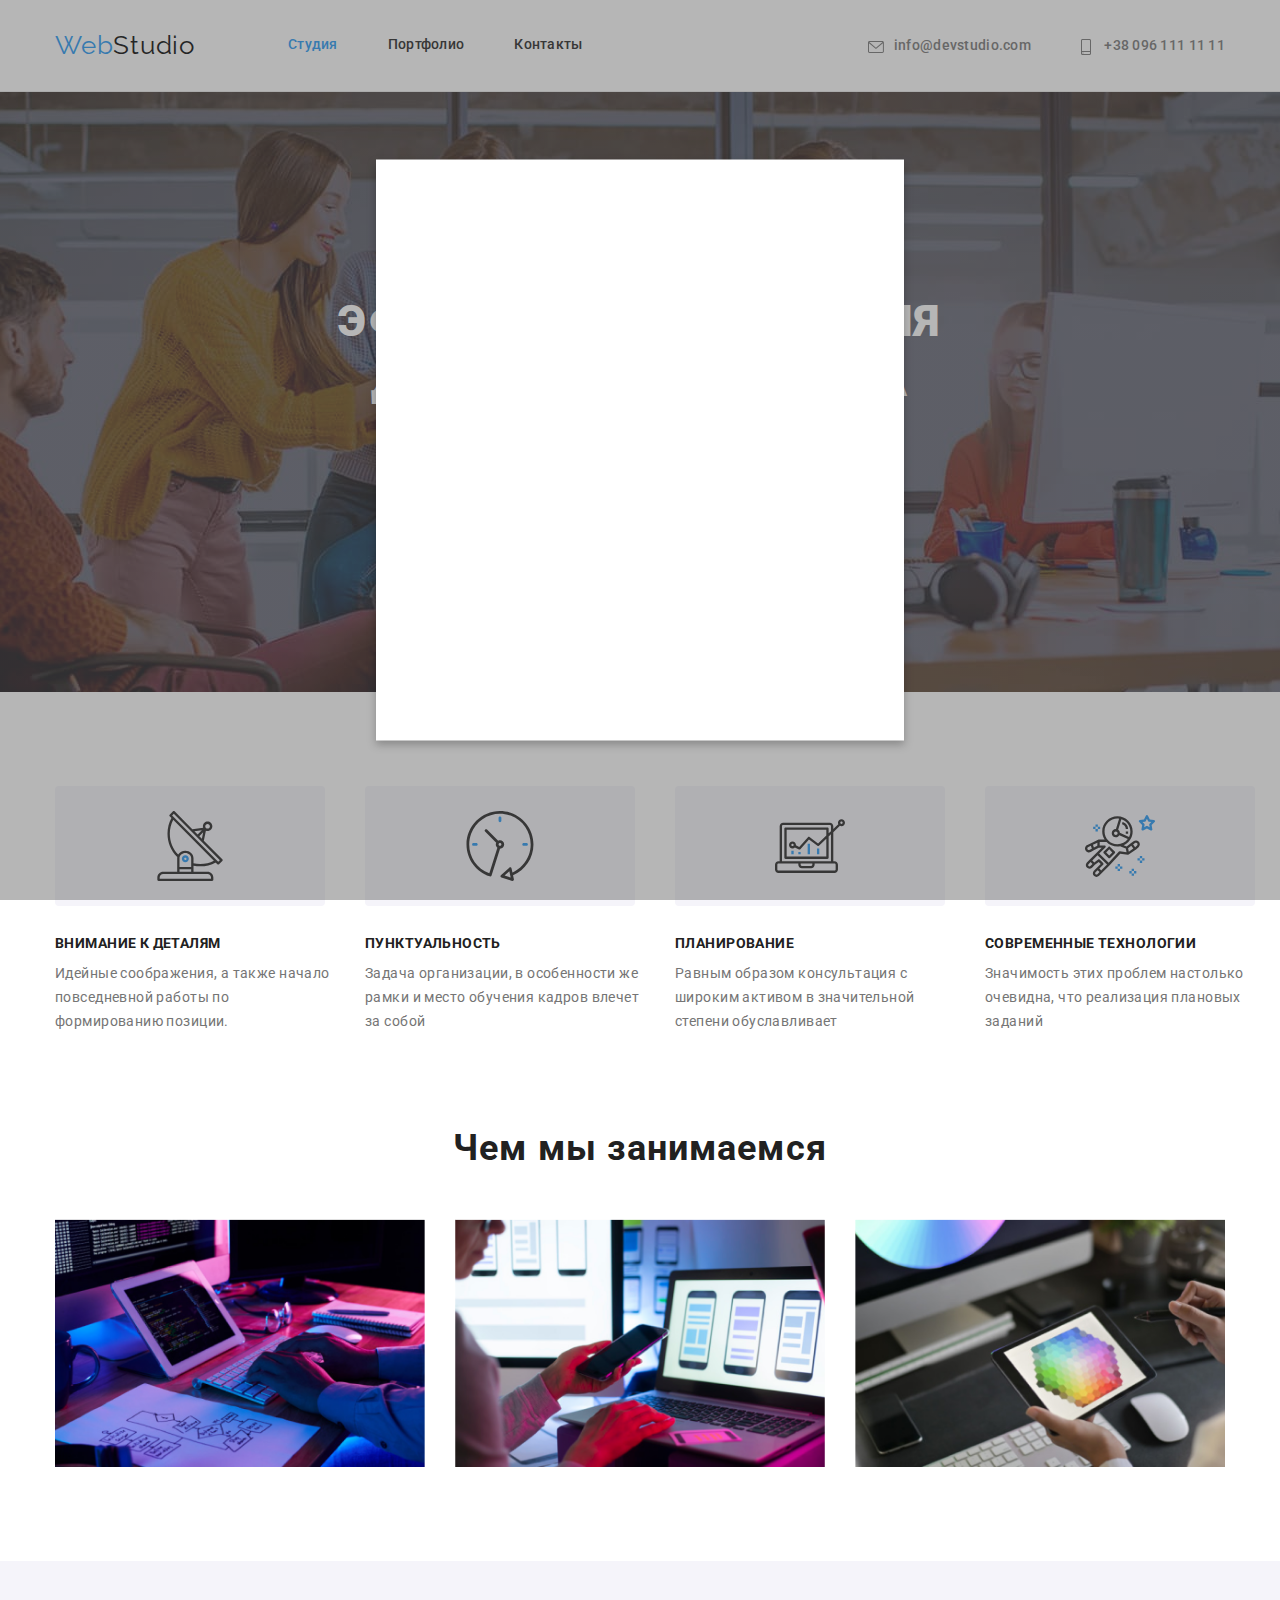
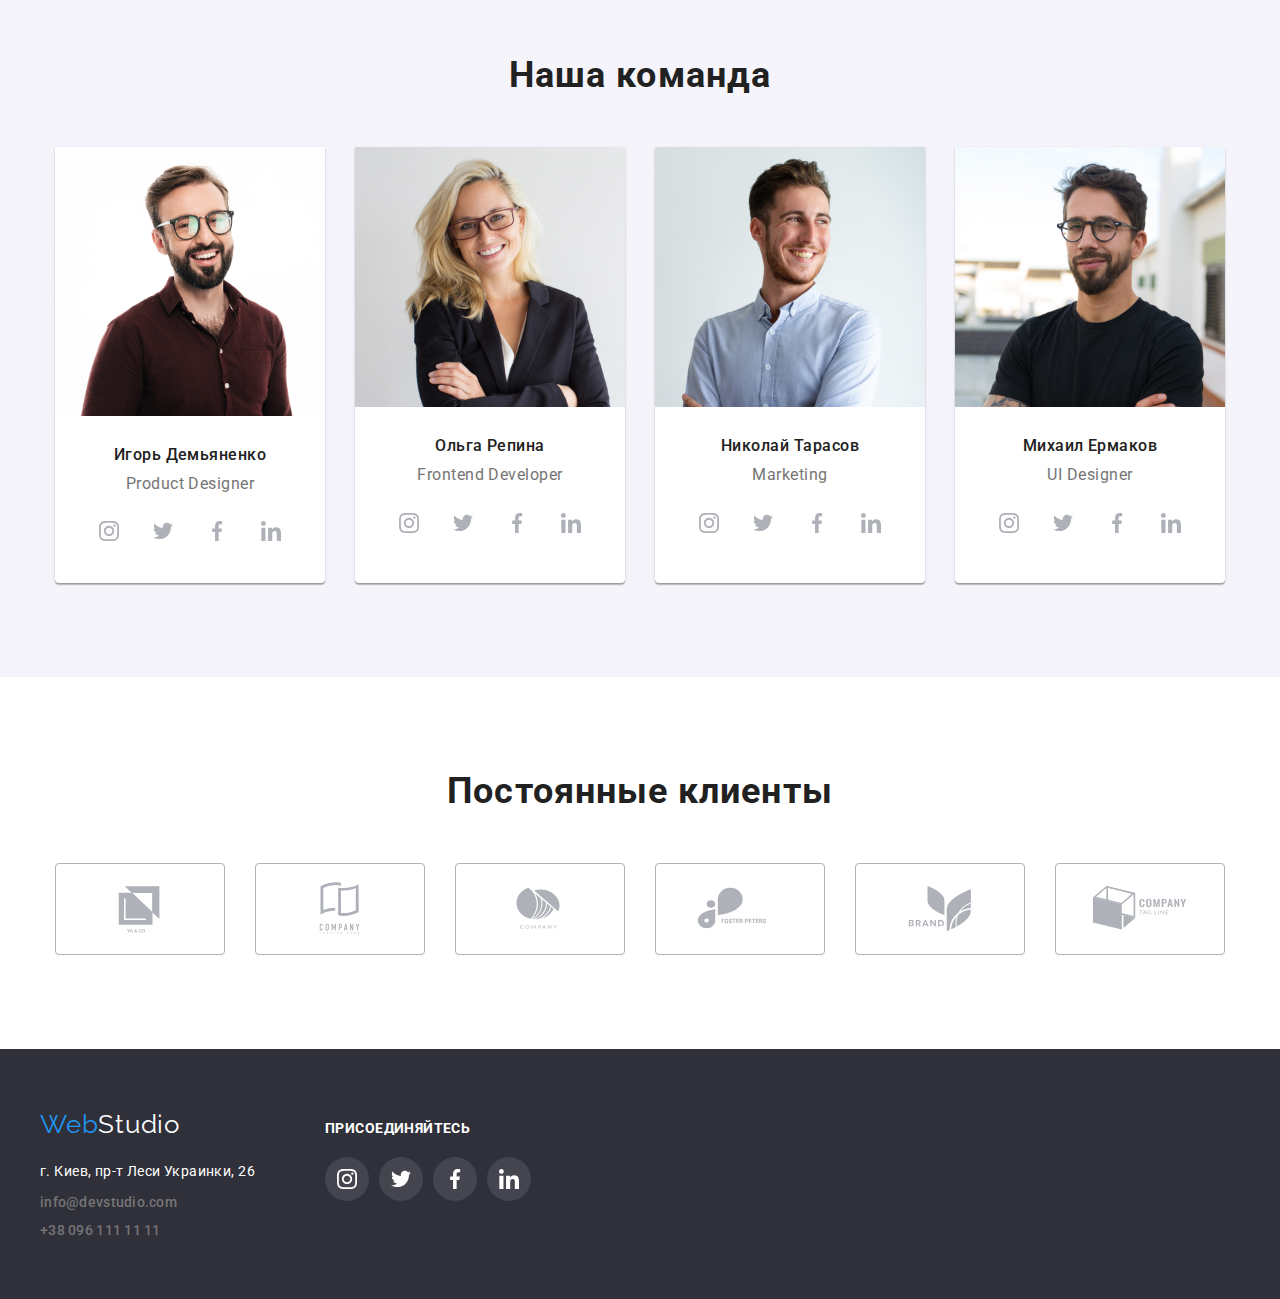
==== index.html @ 041b1e1a "1" ====
<!DOCTYPE html>
<html lang="en">

<head>
    <meta charset="UTF-8">
    <meta http-equiv="X-UA-Compatible" content="IE=edge">
    <meta name="viewport" content="width=device-width, initial-scale=1.0">
    <title>WebStudio</title>
    <link
        href="https://fonts.googleapis.com/css2?family=Raleway:wght@700&family=Roboto:wght@400;500;700;900&display=swap"
        rel="stylesheet">
    <link rel="stylesheet"
        href="https://cdnjs.cloudflare.com/ajax/libs/modern-normalize/1.1.0/modern-normalize.min.css">
    <link rel="stylesheet" href="./css/styles.css">
</head>

<body>

    <!--Шапка сайта-->


    <header class="page-header">
        <div class="container">
            <nav class="main-nav">
                <!-- логотип -->
                <a href="./index.html" class="logo">Web<span class="logo-header">Studio</span></a>
                <!-- навигацыя шапки -->
                <ul class="site-nav-list">
                    <li class="item"><a href="./index.html" class="link current">Студия</a></li>
                    <li class="item"><a href="./portfolio.html" class="link">Портфолио</a></li>
                    <li class="item"><a href="" class="link">Контакты</a></li>
                </ul>
            </nav>
            <!-- контакты -->
            <ul class="auth-nav-list">
                <li class="item"><a href="mailto:info@devstudio.com" class="auth-link">
                    <svg class="mail"  width: 16px; height: 12px;>
                            <use href="./symbol-defs.svg#icon-envelope-hover">

                            </use>
                        </svg>info@devstudio.com</a></li>

                <li class="item"><a href="tel:+380961111111" class="auth-link">
                    <svg class="tel" width="10px" height="16px">
                            <use href="./symbol-defs.svg#icon-smartphone"></use>
                        </svg> +38 096 111 11 11</a></li>
            </ul>

        </div>
    </header>


    <!-- уникальный контент -->
    <main>
        <!--Герой-->

        <section class="hero">
            <div class="kontainer">
                <h1 class="hero-title">Эффективные решения <br> для вашего бизнеса</h1>

                <button type="button" class="button-primery">Заказать услугу</button>
            </div>
        </section>


        <!--Пpеймущества-->

        <section class="section">
            <div class="container">
                <h2 class="visually-hidden ">Наши преймущества</h2>

                <ul class="feature-list">

                    <li class="item ">
                        <div class="icon">
                            <svg class="button-icon" width="70px" height="70px">
                                <use href="./symbol-defs.svg#icon-antenna1"></use>
                            </svg>
                        </div>
                        <h3 class="section-title">Внимание к деталям</h3>
                        <p class="section-text">Идейные соображения, а также начало повседневной работы по формированию
                            позиции.</p>
                    </li>
                    <li class="item ">
                        <div class="icon">
                            <svg class="button-icon" width="70px" height="70px">
                                <use href="./symbol-defs.svg#icon-clock1"></use>
                            </svg>
                        </div>
                        <h3 class="section-title">Пунктуальность</h3>
                        <p class="section-text">Задача организации, в особенности же рамки и место обучения кадров
                            влечет за собой</p>
                    </li>
                    <li class="item">
                        <div class="icon">
                            <svg class="button-icon" width="70px" height="70px">
                                <use href="./symbol-defs.svg#icon-diagram1"></use>
                            </svg>
                        </div>
                        <h3 class="section-title">Планирование</h3>
                        <p class="section-text">Равным образом консультация с широким активом в значительной степени
                            обуславливает</p>
                    </li>
                    <li class="item ">
                        <div class="icon">
                            <svg class="button-icon" width="70px" height="70px">
                                <use href="./symbol-defs.svg#icon-astronaut1"></use>
                            </svg>
                        </div>
                        <h3 class="section-title">Современные технологии</h3>
                        <p class="section-text">Значимость этих проблем настолько очевидна, что реализация плановых
                            заданий</p>
                    </li>
                </ul>
            </div>
        </section>


        <!-- наши работы -->

        <section class="section-development">
            <div class="container">

                <h2 class="development">Чем мы занимаемся</h2>

                <ul class="photo-list">
                    <li class="item">
                        <img width="370" src="./webstudio-version2.1copy/box1.png" alt="Пример работ">
                    </li>

                    <li class="item">
                        <img width="370" src="./webstudio-version2.1copy/box2.png" alt="Пример работ">
                    </li>

                    <li class="item">
                        <img width="370" src="./webstudio-version2.1copy/box3.png" alt="Пример работ">
                    </li>

                </ul>
            </div>
        </section>


        <!-- наша команда -->

        <section class="section-command">
            <div class="container">
                <h2 class="command">Наша команда</h2>
                <ul class="photo-card">
                    <li class="item">
                        <img width="270" src="./webstudio-version2.1copy/img(3).jpg" alt="фото">
                        <div class="card-item">
                            <h3 class="name">Игорь Демьяненко</h3>
                            <p class="profession">Product Designer</p>
                            <ul class="master-soc-list">
                                <li class="master-soc-item">
                                    <a href="" class="master-soc-link">
                                        <svg class="master-soc-icon" width="20px" height="20px">
                                            <use href="./symbol-defs.svg#icon-instagram2"></use>
                                        </svg>
                                    </a>
                                </li>
                                <li class="master-soc-item">
                                    <a href="" class="master-soc-link">
                                        <svg class="master-soc-icon" width="20px" height="20px">
                                            <use href="./symbol-defs.svg#icon-twitter1"></use>
                                        </svg>
                                    </a>
                                </li>
                                <li class="master-soc-item">
                                    <a href="" class="master-soc-link">
                                        <svg class="master-soc-icon" width="20px" height="20px">
                                            <use href="./symbol-defs.svg#icon-facebook1"></use>
                                        </svg>
                                    </a>
                                </li>
                                <li class="master-soc-item">
                                    <a href="" class="master-soc-link">
                                        <svg class="master-soc-icon" width="20px" height="20px">
                                            <use href="./symbol-defs.svg#icon-linkedin1"></use>
                                        </svg>
                                    </a>
                                </li>

                            </ul>
                        </div>
                    </li>

                    <li class="item">
                        <img width="270" src="./webstudio-version2.1copy/img.jpg" alt="фото">
                        <div class="card-item">
                            <h3 class="name">Ольга Репина</h3>
                            <p class="profession">Frontend Developer</p>
                            <ul class="master-soc-list">
                                <li class="master-soc-item">
                                    <a href="" class="master-soc-link">
                                        <svg class="master-soc-icon" width="20px" height="20px">
                                            <use href="./symbol-defs.svg#icon-instagram2"></use>
                                        </svg>
                                    </a>
                                </li>
                                <li class="master-soc-item">
                                    <a href="" class="master-soc-link">
                                        <svg class="master-soc-icon" width="20px" height="20px">
                                            <use href="./symbol-defs.svg#icon-twitter1"></use>
                                        </svg>
                                    </a>
                                </li>
                                <li class="master-soc-item">
                                    <a href="" class="master-soc-link">
                                        <svg class="master-soc-icon" width="20px" height="20px">
                                            <use href="./symbol-defs.svg#icon-facebook1"></use>
                                        </svg>
                                    </a>
                                </li>
                                <li class="master-soc-item">
                                    <a href="" class="master-soc-link">
                                        <svg class="master-soc-icon" width="20px" height="20px">
                                            <use href="./symbol-defs.svg#icon-linkedin1"></use>
                                        </svg>
                                    </a>
                                </li>

                            </ul>
                        </div>
                    </li>
                    <li class="item">
                        <img width="270" src="./webstudio-version2.1copy/img(2).jpg" alt="фото">
                        <div class="card-item">
                            <h3 class="name">Николай Тарасов</h3>
                            <p class="profession">Marketing</p>
                            <ul class="master-soc-list">
                                <li class="master-soc-item">
                                    <a href="" class="master-soc-link">
                                        <svg class="master-soc-icon" width="20px" height="20px">
                                            <use href="./symbol-defs.svg#icon-instagram2"></use>
                                        </svg>
                                    </a>
                                </li>
                                <li class="master-soc-item">
                                    <a href="" class="master-soc-link">
                                        <svg class="master-soc-icon" width="20px" height="20px">
                                            <use href="./symbol-defs.svg#icon-twitter1"></use>
                                        </svg>
                                    </a>
                                </li>
                                <li class="master-soc-item">
                                    <a href="" class="master-soc-link">
                                        <svg class="master-soc-icon" width="20px" height="20px">
                                            <use href="./symbol-defs.svg#icon-facebook1"></use>
                                        </svg>
                                    </a>
                                </li>
                                <li class="master-soc-item">
                                    <a href="" class="master-soc-link">
                                        <svg class="master-soc-icon" width="20px" height="20px">
                                            <use href="./symbol-defs.svg#icon-linkedin1"></use>
                                        </svg>
                                    </a>
                                </li>

                            </ul>
                        </div>
                    </li>
                    <li class="item">
                        <img width="270" src="./webstudio-version2.1copy/img(1).jpg" alt="фото">
                        <div class="card-item">
                            <h3 class="name">Михаил Ермаков</h3>
                            <p class="profession">UI Designer</p>
                            <ul class="master-soc-list">
                                <li class="master-soc-item">
                                    <a href="" class="master-soc-link">
                                        <svg class="master-soc-icon" width="20px" height="20px">
                                            <use href="./symbol-defs.svg#icon-instagram2"></use>
                                        </svg>
                                    </a>
                                </li>
                                <li class="master-soc-item">
                                    <a href="" class="master-soc-link">
                                        <svg class="master-soc-icon" width="20px" height="20px">
                                            <use href="./symbol-defs.svg#icon-twitter1"></use>
                                        </svg>
                                    </a>
                                </li>
                                <li class="master-soc-item">
                                    <a href="" class="master-soc-link">
                                        <svg class="master-soc-icon" width="20px" height="20px">
                                            <use href="./symbol-defs.svg#icon-facebook1"></use>
                                        </svg>
                                    </a>
                                </li>
                                <li class="master-soc-item">
                                    <a href="" class="master-soc-link">
                                        <svg class="master-soc-icon" width="20px" height="20px">
                                            <use href="./symbol-defs.svg#icon-linkedin1"></use>
                                        </svg>
                                    </a>
                                </li>

                            </ul>
                        </div>
                    </li>
                </ul>
            </div>
        </section>
        <section class="section">
            <div class="container">
                <h2 class="clients">Постоянные клиенты</h2>
                <ul class="icon-company-list">
                    <li class="item">
                        <a href="" class="icon-company">
                            <svg class="button-icon" width="106px" height="60px">
                                <use href="./symbol-defs.svg#icon-Logo-1"></use>
                            </svg>
                        </a>
                    </li>
                    <li class="item">
                        <a href="" class="icon-company">
                            <svg class="button-icon" width="106px" height="60px">
                                <use href="./symbol-defs.svg#icon-Logo"></use>
                            </svg>
                        </a>
                    </li>
                    <li class="item">
                        <a href="" class="icon-company">
                            <svg class="button-icon" width="106px" height="60px">
                                <use href="./symbol-defs.svg#icon-Logo-2"></use>
                            </svg>
                        </a>
                    </li>
                    <li class="item">
                        <a href="" class="icon-company">
                            <svg class="button-icon" width="106px" height="60px">
                                <use href="./symbol-defs.svg#icon-Logo-3"></use>
                            </svg>
                        </a>
                    </li>
                    <li class="item">
                        <a href="" class="icon-company">
                            <svg class="button-icon" width="106px" height="60px">
                                <use href="./symbol-defs.svg#icon-Logo-4"></use>
                            </svg>
                        </a>
                    </li>
                    <li class="item">
                        <a href="" class="icon-company">
                            <svg class="button-icon" width="106px" height="60px">
                                <use href="./symbol-defs.svg#icon-Logo-5"></use>
                            </svg>
                        </a>
                    </li>
                </ul>
            </div>
        </section>


    </main>
    <!-- подвал сайта -->

    <footer class="footer-page">

        <div class="container footer-page">
            <div>
                <!-- логотип -->

                <a href="./index.html" class="logo">Web<span class="logo-footer">Studio</span></a>

                <address>

                    <ul class="footer-nav-list">
                        <!-- навигацыя гугл -->
                        <li class="item"><a
                                href="https://www.google.com/maps/place/%D0%B1%D1%83%D0%BB%D1%8C%D0%B2%D0%B0%D1%80+%D0%9B%D0%B5%D1%81%D1%96+%D0%A3%D0%BA%D1%80%D0%B0%D1%97%D0%BD%D0%BA%D0%B8,+26,+%D0%9A%D0%B8%D1%97%D0%B2,+02000/@50.4265807,30.5361971,17z/data=!3m1!4b1!4m5!3m4!1s0x40d4cf0e033ecbe9:0x57a4dffefec77da0!8m2!3d50.4265807!4d30.5383858"
                                target="blank" class="geolocation">г. Киев, пр-т Леси Украинки, 26</a></li>
                        <!-- контакты -->
                        <li class="item"><a href="mailto:info@devstudio.com" class="auth-link">info@devstudio.com</a>
                        </li>
                        <li class="item"><a href="tel:+380961111111" class="auth-link">+38 096 111 11 11</a></li>

                </address>
            </div>
            <div class="soc-link">
                </ul>

                <h2 class="footer-title">Присоединяйтесь</h2>
                <ul class="footer-soc-list">

                    <li class="footer-soc-item">
                        <a href="" class="footer-soc-link">
                            <svg class="footer-soc-icon" width="20px" height="20px">
                                <use href="./symbol-defs.svg#icon-instagram2"></use>
                            </svg>
                        </a>
                    </li>
                    <li class="footer-soc-item">
                        <a href="" class="footer-soc-link">
                            <svg class="footer-soc-icon" width="20px" height="20px">
                                <use href="./symbol-defs.svg#icon-twitter1"></use>
                            </svg>
                        </a>
                    </li>
                    <li class="footer-soc-item">
                        <a href="" class="footer-soc-link">
                            <svg class="footer-soc-icon" width="20px" height="20px">
                                <use href="./symbol-defs.svg#icon-facebook1"></use>
                            </svg>
                        </a>
                    </li>
                    <li class="footer-soc-item">
                        <a href="" class="footer-soc-link">
                            <svg class="footer-soc-icon" width="20px" height="20px">
                                <use href="./symbol-defs.svg#icon-linkedin1"></use>
                            </svg>
                        </a>
                    </li>
                </ul>
            </div>
        </div>
    </footer>
    <div class="backdrop">
        <div class="modal"></div>
    </div>
    <script src="./modal.js"></script>
</body>

</html>
---- css/styles.css ----
:root {
  --primary-text-color: #212121;
  --title-text-color: #757575;
  --accent-color: #2196f3;
  --primery-bg-color: #f5f4fa;
  --header-logo-color: #000;
  --footer-logo-color: #fff;
  --footer-bg-color: #2f303a;
  --company-bg-color:#E5E5E5;
}
/* основной фон */
body {
  color: var(--primary-text-color);
  font-family: Roboto, sans-serif;
  letter-spacing: 0.03em;

  
}
/* контейнер */
.container {
  width: 1200px;
  margin-left: auto;
  margin-right: auto;
  padding-left: 15px;
  padding-right: 15px;
}
.section {
 padding-top: 94px;
  padding-bottom: 94px;
  justify-content: center;
}
/* логотип */
.page-header {
  border-bottom: 1px solid #ECECEC;;
}
.kontainer .header {
  display:flex;
  padding-top: 32px;
  padding-bottom: 32px;
  align-items: center;
}
.logo {
  color: var(--accent-color);
  font-family: Raleway, sans-serif;
  font-size: 26px;
  line-height: 1.19;
  letter-spacing: 0.03em;
  text-decoration: none;
}
.logo-header {
  color: var(--header-logo-color);
}
.main-nav {
  display: flex;
  align-items: center;
  vertical-align: middle;
}
/* навигацыя хедера */
.site-nav-list {
  display: flex;
  margin-left: 93px;
}
.page-header .container {
  display: flex;
  align-items: center;
  padding-top: 30px;
  padding-bottom: 30px;
}
.site-nav-list .item {
  margin-right: 50px;
}
.site-nav-list .item:last-child {
  margin-right: 0;
}
.auth-nav-list {
  display: flex;
  margin-left: auto;
  align-items: center;
}
.auth-nav-list .item +.item {
  margin-left: 50px;
}

  .tel{
margin-right: 10px;
  vertical-align: middle;
  fill: currentColor;
  }  

.mail {
  vertical-align: middle;
  fill: currentColor;
  margin-right: 10px;
 width: 16px;
 height: 12px;

}



.icon {
display: flex;
align-items: center;
justify-content: center;
    width: 270px;
    height: 120px;
    margin-bottom: 30px;
    background-color: var(--primery-bg-color);
  border-radius: 4px;
  margin-right: 10px;
  fill: var(--title-text-color);
}

.icon-company {
  color: #AFB1B8;
  display: flex;
  align-items: center;
  justify-content: center;
  width: 170px;
  height: 92px;
  border-radius: 4px;
border: 1px solid #AFB1B8
}
.icon-company:hover {
  color: var(--accent-color);
border: 1px solid var(--accent-color);
}
.icon-company:focus {
  color: var(--accent-color);
  
}
.icon-company-list .item {
  margin-right: 30px;
}
.icon-company-list .item:last-child{
  margin-right: 0;
}
.icon-company-list {
  display: flex;
  justify-content: center;
}


.auth-link {font-family: Roboto,
sans-serif;
font-style: normal;
color: var(--title-text-color);
font-weight: 500;
font-size: 14px;
line-height: 1.14;
letter-spacing: 0.02em;
text-decoration: none;
}

.feature-list .item::before {
  background-color: var(--primery-bg-color);
  width: 270px;
  height: 120px;
}





/* ссылки */
.auth-link {
  font-family: Roboto, sans-serif;
  font-style: normal;
  color: var(--title-text-color);
  font-weight: 500;
  font-size: 14px;
  line-height: 1.14;
  letter-spacing: 0.02em;
  text-decoration: none;
}
/* состояние наведения */
.auth-link:hover {
  fill: var(--accent-color);
  color: var(--accent-color);
}

/* состояние в фокусе */
.auth-link:focus {
  color: var(--accent-color);
}
/* навигацыя сайта */
.link {
  display: block;
  color: var(--primary-text-color);
  font-weight: 500;
  font-size: 14px;
  line-height: 1.14;
  letter-spacing: 0.02em;
  text-decoration: none;

  
}
/* состояние наведения */
.link:hover {
  color: var(--accent-color);
}

.link.current{
  color: var(--accent-color);
  display: block;
}

/* состояние в фокусе */
.link:focus {
  color: var(--accent-color);
}
/* герой */
.hero {
  max-width: 1600px;
  margin-left: auto;
  margin-right: auto;
  background-color: var(--header-logo-color);
background-image: linear-gradient(to right, rgba(47, 48, 58, 0.4),
rgba(47, 48, 58, 0.4)),
url(../img-home-work2/Img9.jpg);

 background-repeat: no-repeat;
 background-position: center;
 background-size: cover;
  text-align: center;
  height: 600px;
  padding-top: 200px;
  padding-bottom: 200px;
  
}
.hero-title {
  color: var(--footer-logo-color);
  font-weight: 900;
  font-size: 44px;
  line-height: 1.36;
  letter-spacing: 0.06em;
  text-transform: uppercase;
  margin-bottom: 30px;
}
/* кнопка веб студии */
.button-primery {
  cursor: pointer;
  color: #fff;
  background-color: var(--accent-color);
  font-size: 16px;
  line-height: 1.87;
  letter-spacing: 0.06em;
  border-radius: 4px;
  border: transparent;
  padding-top: 10px;
  padding-bottom: 10px;
  padding-left: 32px;
  padding-right: 32px;
  
}
.feature-list {
  display: flex;

}

.feature-list .item {
  margin-right: 30px;

}

.feature-list .item:last-child {
  margin-right: 0px;
}


.section-title {
  color: var(--primary-text-color);
  font-family: 'Roboto';
  font-style: normal;
  font-weight: 700;
  font-size: 14px;
  line-height: 1.14;
  letter-spacing: 0.03em;
  text-transform: uppercase;
  margin-bottom: 10px;

}

.section-text {
  color: var(--title-text-color);
  font-family: Roboto;
  font-size: 14px;
  line-height: 1.71;
  letter-spacing: 0.03em;
  margin-top: 0;
}

/* чем мы занимаемся */
.development {
  font-size: 36px;
  line-height: 1.16;
  text-align: center;
  letter-spacing: 0.03em;
  margin-bottom: 50px;
  
}
.section-development {
  padding-bottom: 94px;
}
.backdrop {
  width: 100%;
  height: 100%;
  top: 0;
 position: absolute;
 background-color: rgba(85, 85, 85, 0.431);
}
.modal {
  position: absolute;
  top: 50%;
  left: 50%;
  transform: translate(-50%,-50%);
  width: 528px;
  height: 581px;
  background-color: #FFFFFF;
  border: 5px;
filter: drop-shadow(0px 4px 4px rgba(0, 0, 0, 0.25));
}
img {
  display: block;
  max-width: 100%;
  height: auto;
}
.photo-list {
  display: flex;
}

.photo-list .item {
  margin-right: 30px;
}

.photo-list .item:last-child {
  margin-right: 0px;
}
.photo-card {
  display: flex;
}

.photo-card .item {
  background-color: var(--footer-logo-color);
    margin-right: 30px;
    box-shadow: 0px 1px 3px rgba(0, 0, 0, 0.12),
    0px 1px 1px rgba(0, 0, 0, 0.14),
    0px 2px 1px rgba(0, 0, 0, 0.2);
    border-radius: 0px 0px 4px 4px;
}
.photo-card .item:last-child{
  margin-right: 0;
}
/* наша команда */
.section-command {
  background-color: var(--primery-bg-color);
  padding-top: 94px;
  padding-bottom: 94px;
}
.command {
  font-size: 36px;
  line-height: 1.16;
  text-align: center;
  letter-spacing: 0.03em;
  margin-bottom: 50px;
}
.card-item {
  padding-top: 30px;
  padding-bottom: 30px;
}
/* имя сотрудника */
.name {
  font-weight: 500;
  font-size: 16px;
  line-height: 1.18;
  margin-bottom: 10px;
  text-align: center;
}
/* должность */
.profession {
  color: var(--title-text-color);
  font-size: 16px;
  line-height: 1.18;
  letter-spacing: 0.03em;
  text-align: center;
}
.master-soc-item + .master-soc-item {
  margin-left: 10px;
}
.master-soc-list {
  margin-top: 16px;
  display: flex;
  justify-content: center;
}
.master-soc-link {
  
  width: 44px;
  height: 44px;
  border-radius: 50%;
  display:flex;
  align-items: center;
  justify-content: center;
}
.master-soc-icon {
  fill: #AFB1B8;}
.master-soc-link:hover {
  background-color: var(--accent-color);
}
.master-soc-link:focus {
  
  background-color: var(--accent-color);
}
.master-soc-link:hover .master-soc-icon {
  fill: var(--footer-logo-color);
}

.master-soc-link:focus .master-soc-icon {
  fill: var(--footer-logo-color);
}
.clients {
  font-size: 36px;
  line-height: 1.16;
  text-align: center;
  letter-spacing: 0.03em;
  color:var(--primary-text-color);
  margin-bottom: 50px;
}
.button-icon {
  fill:currentColor
}


.project {
  display: flex;
  flex-wrap: wrap;
 
}
.project .item {
  margin-right: 30px;
  margin-bottom: 30px;
}
.card {
  display: block;
}
.card:hover {
  box-shadow: 0px 1px 1px rgba(0, 0, 0, 0.12),
  0px 4px 4px rgba(0, 0, 0, 0.06),
  1px 4px 6px rgba(0, 0, 0, 0.16);
}
.card:focus {
  box-shadow: 0px 1px 1px rgba(0, 0, 0, 0.12),
    0px 4px 4px rgba(0, 0, 0, 0.06),
    1px 4px 6px rgba(0, 0, 0, 0.16);
}
.card-project {
 padding-top: 20px;
 padding-bottom: 20px;
 padding-left: 24px;
 padding-right: 24px;
  border-bottom: 1px solid #EEEEEE;
  border-left: 1px solid #EEEEEE;
  border-right: 1px solid #EEEEEE;
}
.project .item:nth-child(3n) {
  margin-right: 0;
}
.project .item:nth-last-child(-n+3) {
  margin-bottom:0;
}







.logo-footer {
  color: var(--footer-logo-color);
}

/* список */
ul {
  list-style: none;
    margin: 0;
    padding: 0;
}

p,
h1,
h2,
h3,
h4,
h5,
h6 {
  margin: 0;
  padding: 0;
}

a {
  text-decoration: none;
}











.visually-hidden {
  position: absolute;
  white-space: nowrap;
  width: 1px;
  height: 1px;
  overflow: hidden;
  border: 0;
  padding: 0;
  clip: rect(0 0 0 0);
  clip-path: inset(50%);
  margin: -1px;
}





/* цвет абзаца */






.geolocation {
  font-family: Roboto;
  font-style: normal;
  font-weight: normal;
  color: var(--footer-logo-color);
  font-size: 14px;
  line-height: 1.71;
  letter-spacing: 0.03em;
  text-decoration: none;
}

/* кнопки портфолио */
.button-secondary {
  display: inline-block;
  padding: 6px 22px;
  min-width: 73px;
  cursor: pointer;
  color: var(--primary-text-colora);
  background-color: var(--primery-bg-color);
  font-family: Roboto;
  font-weight: 500;
  font-size: 16px;
  line-height: 1.62;
  letter-spacing: 0.03em;
  border-radius: 4px;
  text-align: center;
  border: transparent;
  
}

.button-list {
  display: flex;
  justify-content: center;
  margin-bottom: 50px;
}
.button-list .item {
  margin-right: 8px;
}
.button-secondary:hover {
  box-shadow: 0px 3px 1px rgba(0, 0, 0, 0.1),
  0px 1px 2px rgba(0, 0, 0, 0.08),
  0px 2px 2px rgba(0, 0, 0, 0.12);
  border-radius: 4px;
}
.button-secondary:focus{
  box-shadow: 0px 3px 1px rgba(0, 0, 0, 0.1),
    0px 1px 2px rgba(0, 0, 0, 0.08),
    0px 2px 2px rgba(0, 0, 0, 0.12);
    border-radius: 4px;
}
.button-list .item:last-child{
  margin-right: 0;
}

/* состояние ховер */
.button-secondary:hover {
  color: #fff;
  background-color: var(--accent-color);
}
/* состояние фокус */
.button-secondary:focus {
  color: #fff;
  background-color: var(--accent-color);
}

.card-title {
  font-size: 18px;
  line-height: 2;
  letter-spacing: 0.06em;
  margin-top: 20px;
  margin-bottom: 4px;
  color: var(--primary-text-color);
  text-decoration: none;
}
.card-text {
  color: var(--title-text-color);
  font-size: 16px;
  line-height: 1.87;
  letter-spacing: 0.03em;
  
  text-decoration: none;
}

.footer-page {
  background-color: var(--footer-bg-color);
  padding-top: 60px;
  padding-bottom: 60px;

}
.container.footer-page {
  display: flex;
  align-items: baseline;
  padding: 0;
}
.soc-link {
  margin-left: 70px;
}
.footer-nav-list {
 
  margin-top: 20px;
}
.footer-nav-list .item {
  margin-bottom: 9px;
}
.footer-nav-list .item:last-child{
  margin-bottom: 0px;
}


.footer-title {
   
    font-size: 14px;
    line-height: 1.14;
    letter-spacing: 0.03em;
    text-transform: uppercase;
    color: #FFFFFF;
    margin-bottom: 20px;
}
.footer-soc-list{
  display: flex;
  justify-content: center;
}
.footer-soc-link {
  background: rgba(255, 255, 255, 0.1);
  width: 44px;
  height: 44px;
  border-radius: 50%;
  display: flex;
  align-items: center;
  justify-content: center;
}
.footer-soc-icon {
  fill: #FFFFFF;
}
.footer-soc-link:hover{
  background-color: var(--accent-color);
}
.footer-soc-link:focus {
  background-color: var(--accent-color);
}
.footer-soc-item + .footer-soc-item {
  margin-left: 10px;
}
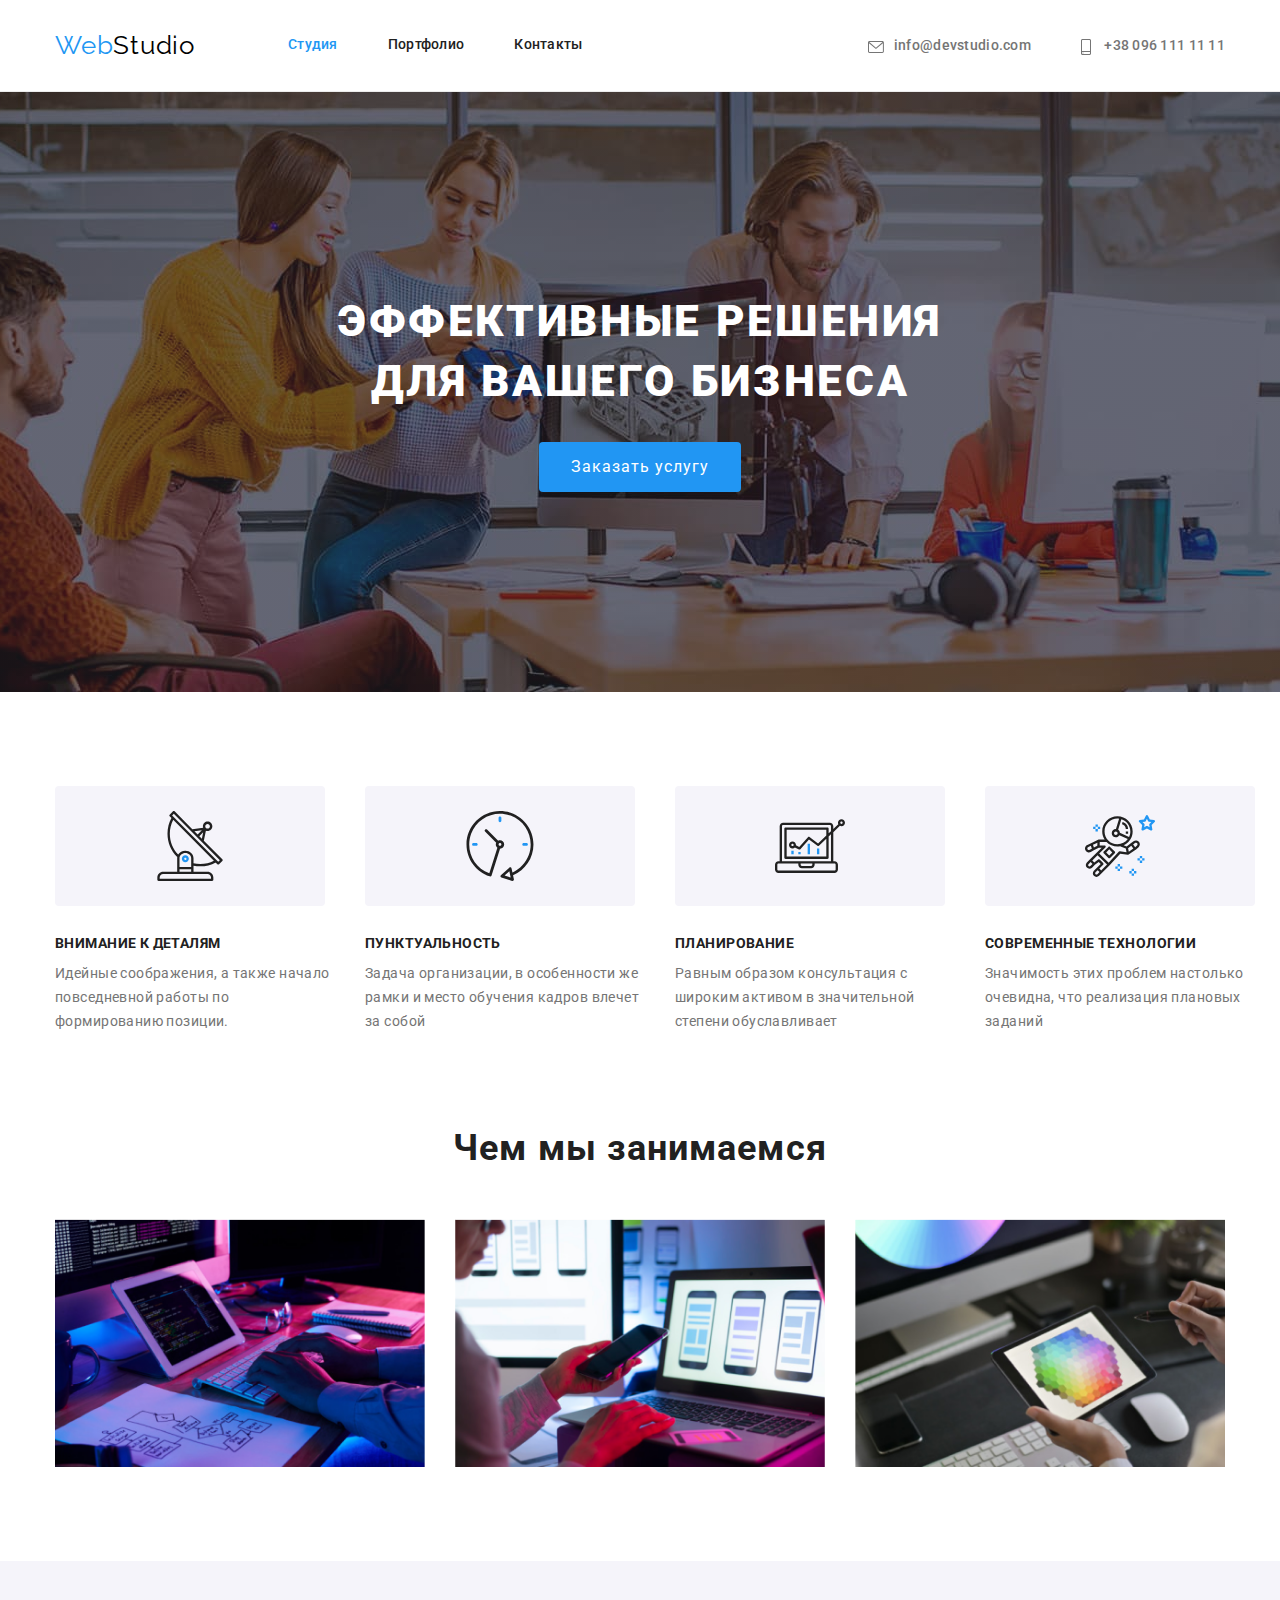
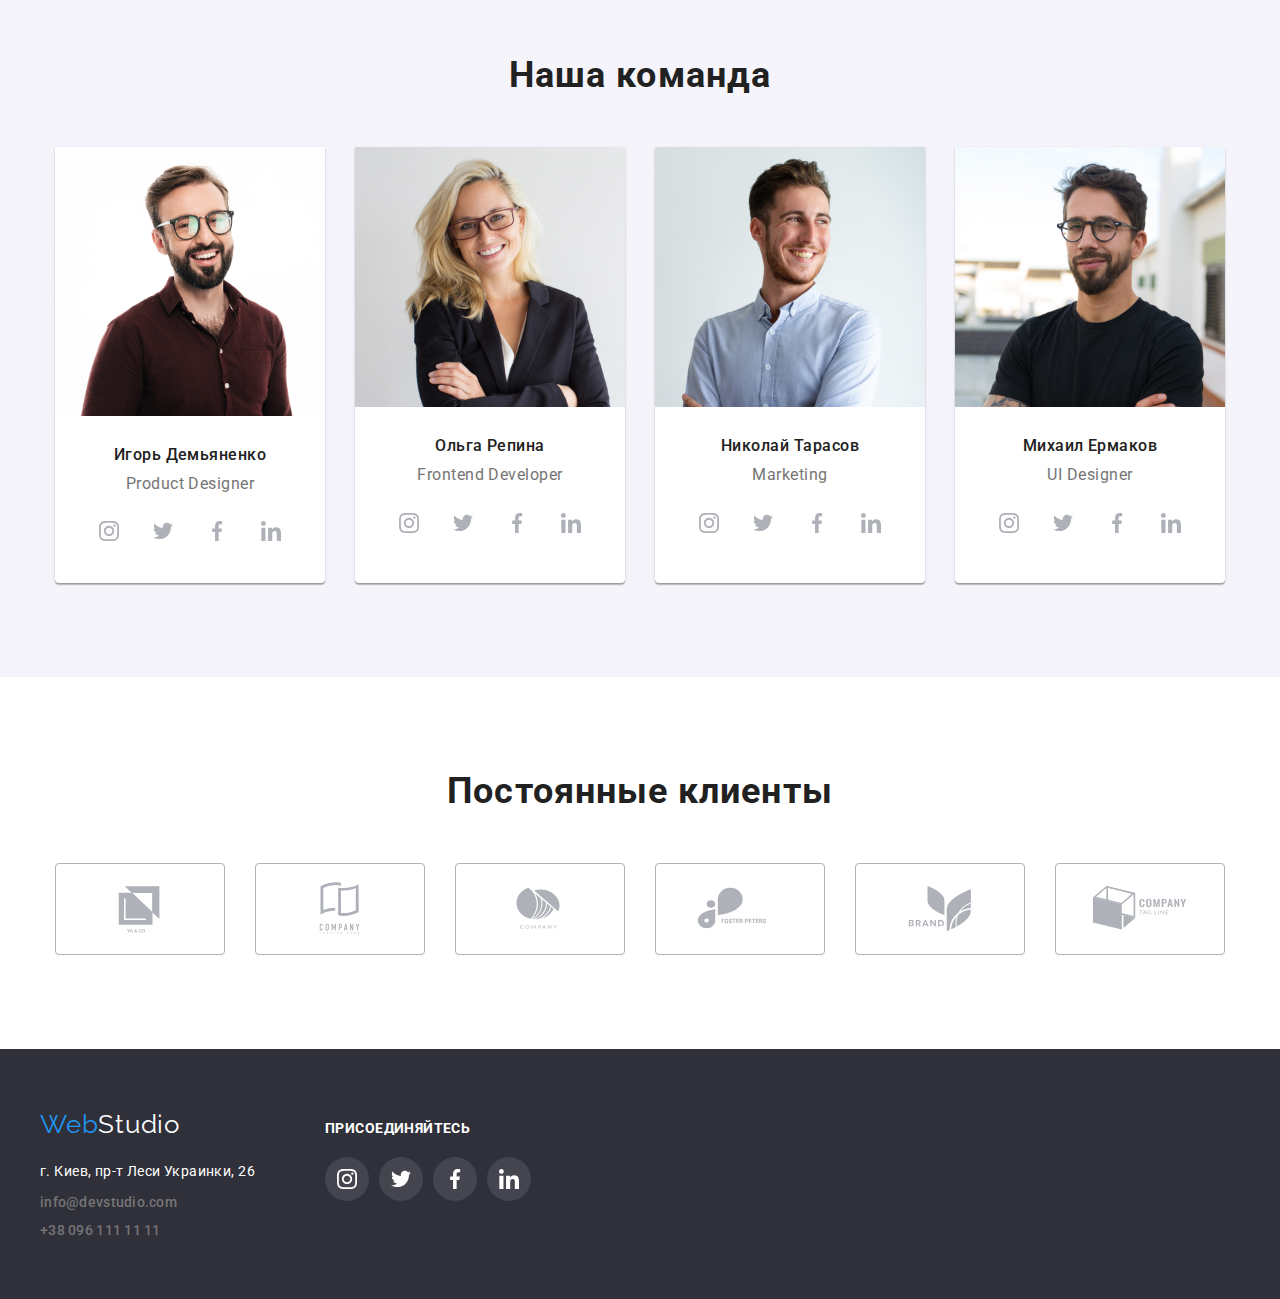
==== commit 990a8d39: "1" ====
--- a/index.html
+++ b/index.html
@@ -58,7 +58,7 @@
             <div class="kontainer">
                 <h1 class="hero-title">Эффективные решения <br> для вашего бизнеса</h1>
 
-                <button type="button" class="button-primery">Заказать услугу</button>
+                <button type="button" class="button-primery" data-modal-open>Заказать услугу</button>
             </div>
         </section>
 
@@ -417,8 +417,14 @@
             </div>
         </div>
     </footer>
-    <div class="backdrop">
-        <div class="modal"></div>
+    <div class="backdrop is-hidden" data-modal>
+        <div class="modal">
+            <button type="button" class="button-modal" data-modal-close>
+                <svg class="button-close"width="30px" height="30px">
+                    <use href="./symbol-defs.svg#icon-close"></use>
+                </svg>
+            </button>
+        </div>
     </div>
     <script src="./modal.js"></script>
 </body>
--- a/css/styles.css
+++ b/css/styles.css
@@ -303,24 +303,27 @@
 .section-development {
   padding-bottom: 94px;
 }
-.backdrop {
-  width: 100%;
+.card-project-img {
+  position: relative;
+  overflow: hidden;
+}
+.text-project {
   height: 100%;
+  font-size: 18px;
+  line-height: 1.55;  
+  letter-spacing: 0.03em;
+  position: absolute;
   top: 0;
- position: absolute;
- background-color: rgba(85, 85, 85, 0.431);
-}
-.modal {
-  position: absolute;
-  top: 50%;
-  left: 50%;
-  transform: translate(-50%,-50%);
-  width: 528px;
-  height: 581px;
-  background-color: #FFFFFF;
-  border: 5px;
-filter: drop-shadow(0px 4px 4px rgba(0, 0, 0, 0.25));
-}
+  background-color: rgba(33, 150, 243, 0.9);
+  color: var(--footer-logo-color);
+  padding-top: 63px;
+  padding-bottom: 63px;
+  padding-left: 24px;
+  padding-right: 24px;
+  transform: translateY(100%);
+  transition: transform 250ms;
+}
+
 img {
   display: block;
   max-width: 100%;
@@ -439,7 +442,16 @@
 .project .item {
   margin-right: 30px;
   margin-bottom: 30px;
-}
+  
+}
+.project .item:hover .text-project {
+  transform: translateY(0%);
+}
+
+.project .item:focus .text-project {
+  transform: translateY(0);
+}
+
 .card {
   display: block;
 }
@@ -677,4 +689,36 @@
 }
 .footer-soc-item + .footer-soc-item {
   margin-left: 10px;
+}
+.backdrop {
+  width: 1600px;
+  height: 1024px;
+  top: 0;
+  position: absolute;
+ position: fixed;
+background-color: rgba(0, 0, 0, 0.2);
+transition: opacity 250ms, visibility 250ms;
+
+}
+.modal {
+  position: absolute;
+  top: 50%;
+  left: 50%;
+  transform: translate(-50%,-50%);
+width: 528px;
+min-height: 581px;
+background-color: var(--footer-logo-color);
+border-radius: 4px;
+}
+.button-modal {
+  position: absolute;
+  top: 8px;
+  right: 8px;
+  border: none;
+  background-color: var(--footer-logo-color);
+}
+.is-hidden {
+  opacity: 0;
+  pointer-events: none;
+  visibility: hidden;
 }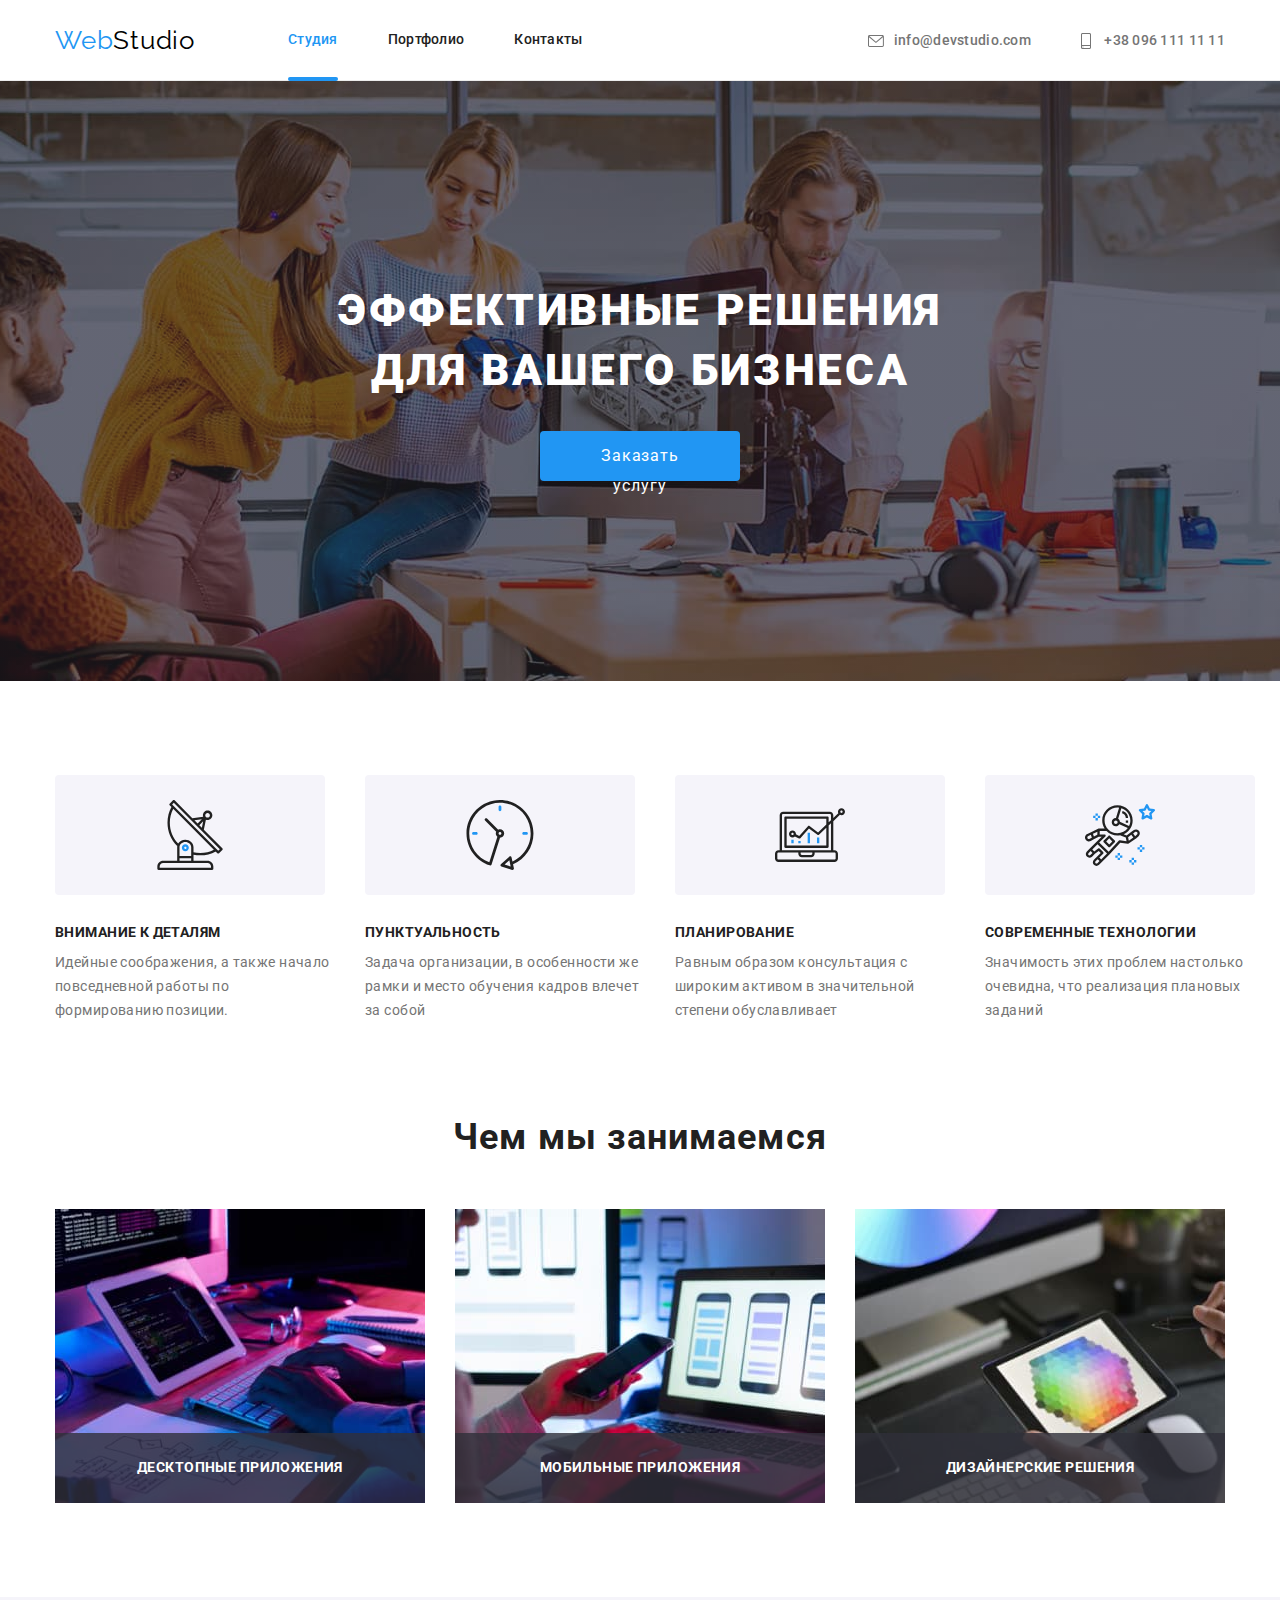
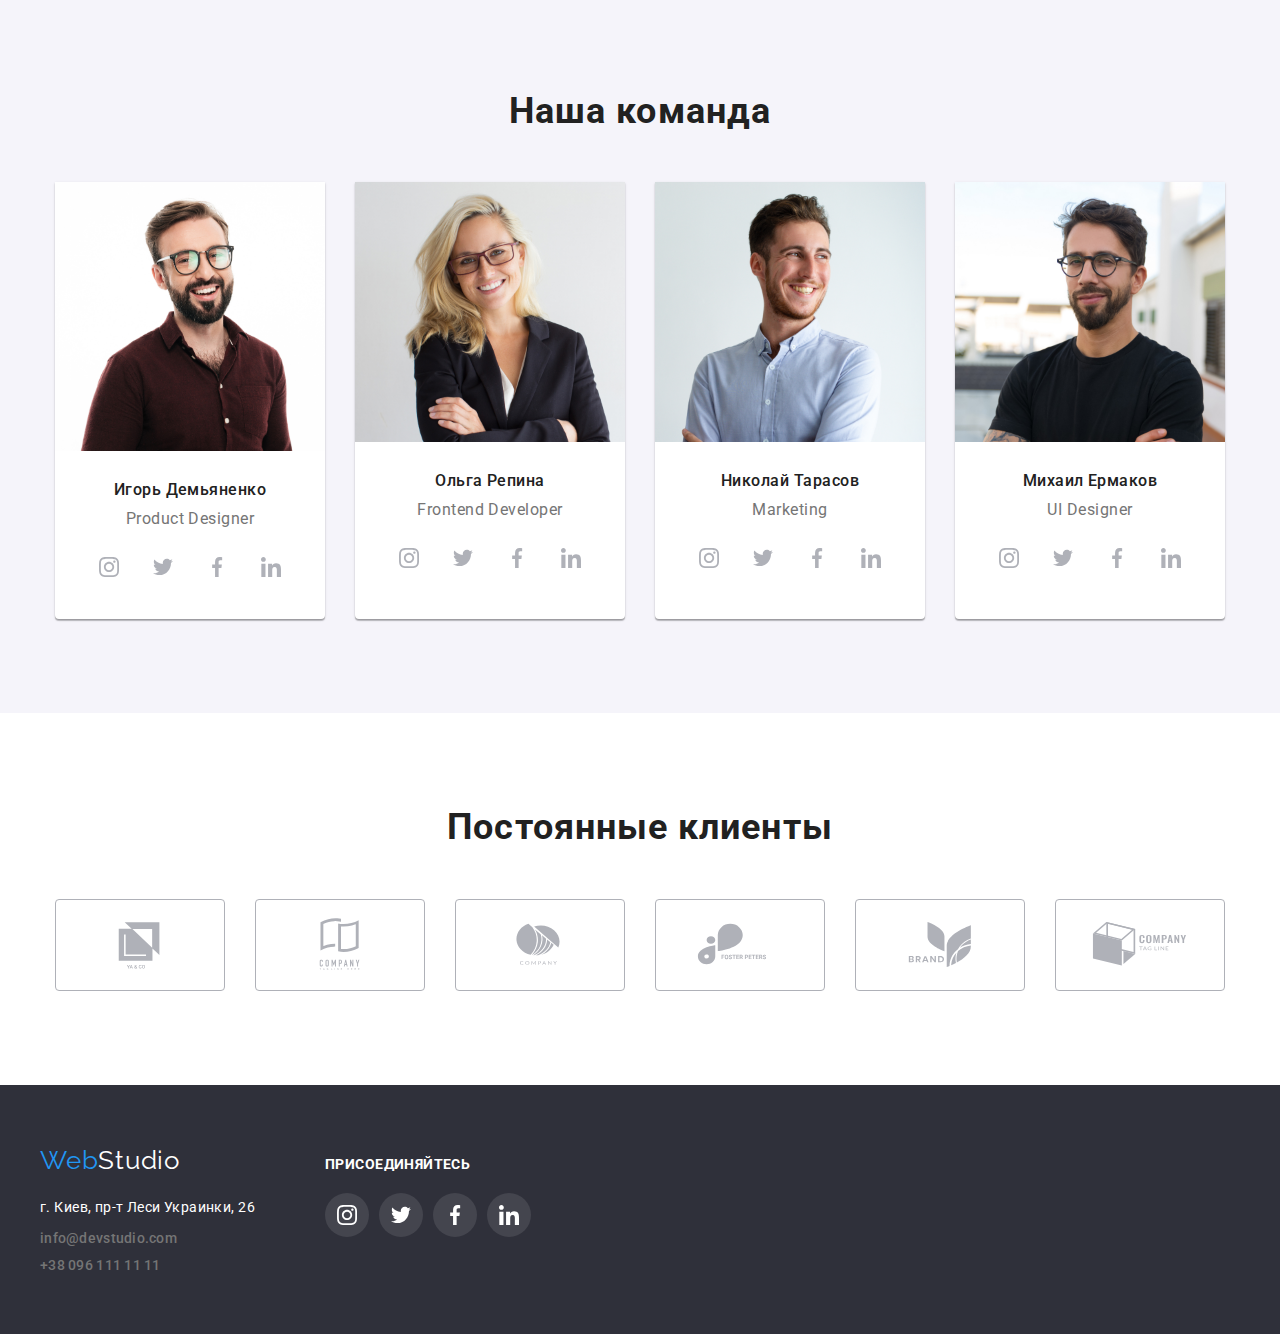
==== commit 5b407a5e: "5" ====
--- a/index.html
+++ b/index.html
@@ -125,15 +125,18 @@
 
                 <ul class="photo-list">
                     <li class="item">
-                        <img width="370" src="./webstudio-version2.1copy/box1.png" alt="Пример работ">
-                    </li>
-
-                    <li class="item">
-                        <img width="370" src="./webstudio-version2.1copy/box2.png" alt="Пример работ">
-                    </li>
-
-                    <li class="item">
-                        <img width="370" src="./webstudio-version2.1copy/box3.png" alt="Пример работ">
+                        <h3 class="photo-text">Десктопные приложения</h3>
+                        <img width="370" src="./webstudio-version2.1copy/img(2)(1).jpg" alt="Пример работ">
+                    </li>
+
+                    <li class="item">
+                        <h3 class="photo-text">Мобильные приложения</h3>
+                        <img width="370" src="./webstudio-version2.1copy/img(3)(1).jpg" alt="Пример работ">
+                    </li>
+
+                    <li class="item">
+                        <h3 class="photo-text">Дизайнерские решения</h3>
+                        <img width="370" src="./webstudio-version2.1copy/img(4)(1).jpg" alt="Пример работ">
                     </li>
 
                 </ul>
--- a/css/styles.css
+++ b/css/styles.css
@@ -33,6 +33,10 @@
 /* логотип */
 .page-header {
   border-bottom: 1px solid #ECECEC;;
+}
+.page-header .container {
+  width: 1200px;
+  height: 80px;
 }
 .kontainer .header {
   display:flex;
@@ -120,14 +124,21 @@
   width: 170px;
   height: 92px;
   border-radius: 4px;
-border: 1px solid #AFB1B8
+border: 1px solid #AFB1B8;
+transition-property: color;
+transition-duration: 250ms;
+transition-timing-function: cubic-bezier(0.4, 0, 0.2, 1);
 }
 .icon-company:hover {
   color: var(--accent-color);
 border: 1px solid var(--accent-color);
+
+
 }
 .icon-company:focus {
+  border: 1px solid var(--accent-color);
   color: var(--accent-color);
+ 
   
 }
 .icon-company-list .item {
@@ -151,6 +162,9 @@
 line-height: 1.14;
 letter-spacing: 0.02em;
 text-decoration: none;
+transition-property:color;
+transition-duration: 250ms;
+transition-timing-function: cubic-bezier(0.4, 0, 0.2, 1);
 }
 
 .feature-list .item::before {
@@ -178,11 +192,13 @@
 .auth-link:hover {
   fill: var(--accent-color);
   color: var(--accent-color);
+
 }
 
 /* состояние в фокусе */
 .auth-link:focus {
   color: var(--accent-color);
+  
 }
 /* навигацыя сайта */
 .link {
@@ -193,22 +209,39 @@
   line-height: 1.14;
   letter-spacing: 0.02em;
   text-decoration: none;
+  transition-property:color;
+  transition-duration: 250ms;
+  transition-timing-function: cubic-bezier(0.4, 0, 0.2, 1);
 
   
 }
 /* состояние наведения */
 .link:hover {
   color: var(--accent-color);
+
 }
 
 .link.current{
   color: var(--accent-color);
   display: block;
-}
-
+position: relative;
+ 
+}
+.link.current::after {
+  content: "";
+  position: absolute;
+  display: block;
+  left: 0;
+  bottom: -33px;
+  width: 100%;
+  height: 4px;
+  background-color: var(--accent-color);
+  border-radius: 2px;
+}
 /* состояние в фокусе */
 .link:focus {
   color: var(--accent-color);
+   
 }
 /* герой */
 .hero {
@@ -252,7 +285,8 @@
   padding-bottom: 10px;
   padding-left: 32px;
   padding-right: 32px;
-  
+  width: 200px;
+  height: 50px;
 }
 .feature-list {
   display: flex;
@@ -306,6 +340,7 @@
 .card-project-img {
   position: relative;
   overflow: hidden;
+ 
 }
 .text-project {
   height: 100%;
@@ -321,7 +356,9 @@
   padding-left: 24px;
   padding-right: 24px;
   transform: translateY(100%);
-  transition: transform 250ms;
+  transition-property:transform;
+  transition-duration: 250ms;
+  transition-timing-function:cubic-bezier(0.4, 0, 0.2, 1);
 }
 
 img {
@@ -332,9 +369,26 @@
 .photo-list {
   display: flex;
 }
-
+.photo-text {
+  position: absolute;
+ width: 100%;
+ height: 70px;
+ display: block;
+ left: 0;
+ bottom: 0;
+ padding-top: 27px;
+ padding-bottom: 27px;
+ color: var(--footer-logo-color);
+font-size: 14px;
+line-height: 1.14;
+text-align: center;
+    letter-spacing: 0.03em;
+    text-transform: uppercase;
+    background-color: rgba(47, 48, 58, 0.8);
+}
 .photo-list .item {
   margin-right: 30px;
+  position: relative;
 }
 
 .photo-list .item:last-child {
@@ -351,6 +405,7 @@
     0px 1px 1px rgba(0, 0, 0, 0.14),
     0px 2px 1px rgba(0, 0, 0, 0.2);
     border-radius: 0px 0px 4px 4px;
+  
 }
 .photo-card .item:last-child{
   margin-right: 0;
@@ -397,29 +452,38 @@
   justify-content: center;
 }
 .master-soc-link {
-  
   width: 44px;
   height: 44px;
   border-radius: 50%;
   display:flex;
   align-items: center;
   justify-content: center;
+      transition-property:background-color;
+      transition-duration: 250ms;
+      transition-timing-function: cubic-bezier(0.4, 0, 0.2, 1);
 }
 .master-soc-icon {
-  fill: #AFB1B8;}
+  transition-property:fill;
+  transition-duration: 250ms;
+  transition-timing-function: cubic-bezier(0.4, 0, 0.2, 1);
+  fill: #AFB1B8;
+}
 .master-soc-link:hover {
   background-color: var(--accent-color);
+
 }
 .master-soc-link:focus {
-  
-  background-color: var(--accent-color);
+    background-color: var(--accent-color);
+
 }
 .master-soc-link:hover .master-soc-icon {
   fill: var(--footer-logo-color);
+   
 }
 
 .master-soc-link:focus .master-soc-icon {
   fill: var(--footer-logo-color);
+
 }
 .clients {
   font-size: 36px;
@@ -454,16 +518,23 @@
 
 .card {
   display: block;
-}
-.card:hover {
+  transition-property:box-shadow;
+  transition-duration: 250ms;
+  transition-timing-function: cubic-bezier(0.4, 0, 0.2, 1);
+ 
+}
+.card:hover{
+ 
   box-shadow: 0px 1px 1px rgba(0, 0, 0, 0.12),
   0px 4px 4px rgba(0, 0, 0, 0.06),
   1px 4px 6px rgba(0, 0, 0, 0.16);
+
 }
 .card:focus {
   box-shadow: 0px 1px 1px rgba(0, 0, 0, 0.12),
     0px 4px 4px rgba(0, 0, 0, 0.06),
     1px 4px 6px rgba(0, 0, 0, 0.16);
+ 
 }
 .card-project {
  padding-top: 20px;
@@ -574,7 +645,9 @@
   border-radius: 4px;
   text-align: center;
   border: transparent;
-  
+    transition-property:color,background-color, box-shadow;
+    transition-duration: 250ms;
+    transition-timing-function: cubic-bezier(0.4, 0, 0.2, 1)
 }
 
 .button-list {
@@ -585,31 +658,30 @@
 .button-list .item {
   margin-right: 8px;
 }
+
+.button-list .item:last-child{
+  margin-right: 0;
+}
+
+/* состояние ховер */
 .button-secondary:hover {
+    box-shadow: 0px 3px 1px rgba(0, 0, 0, 0.1),
+    0px 1px 2px rgba(0, 0, 0, 0.08),
+    0px 2px 2px rgba(0, 0, 0, 0.12);
+    border-radius: 4px;
+  color: #fff;
+  background-color: var(--accent-color);
+ 
+}
+/* состояние фокус */
+.button-secondary:focus {
   box-shadow: 0px 3px 1px rgba(0, 0, 0, 0.1),
   0px 1px 2px rgba(0, 0, 0, 0.08),
   0px 2px 2px rgba(0, 0, 0, 0.12);
   border-radius: 4px;
-}
-.button-secondary:focus{
-  box-shadow: 0px 3px 1px rgba(0, 0, 0, 0.1),
-    0px 1px 2px rgba(0, 0, 0, 0.08),
-    0px 2px 2px rgba(0, 0, 0, 0.12);
-    border-radius: 4px;
-}
-.button-list .item:last-child{
-  margin-right: 0;
-}
-
-/* состояние ховер */
-.button-secondary:hover {
   color: #fff;
   background-color: var(--accent-color);
-}
-/* состояние фокус */
-.button-secondary:focus {
-  color: #fff;
-  background-color: var(--accent-color);
+  
 }
 
 .card-title {
@@ -677,27 +749,34 @@
   display: flex;
   align-items: center;
   justify-content: center;
+    transition-property:background-color;
+    transition-duration: 250ms;
+    transition-timing-function: cubic-bezier(0.4, 0, 0.2, 1);
 }
 .footer-soc-icon {
+
   fill: #FFFFFF;
 }
 .footer-soc-link:hover{
   background-color: var(--accent-color);
+
 }
 .footer-soc-link:focus {
   background-color: var(--accent-color);
+ 
 }
 .footer-soc-item + .footer-soc-item {
   margin-left: 10px;
 }
 .backdrop {
-  width: 1600px;
-  height: 1024px;
+  width: 100%;
+  height: 100%;
   top: 0;
   position: absolute;
  position: fixed;
 background-color: rgba(0, 0, 0, 0.2);
-transition: opacity 250ms, visibility 250ms;
+transition: opacity 250ms,
+visibility 250ms;
 
 }
 .modal {
@@ -709,6 +788,7 @@
 min-height: 581px;
 background-color: var(--footer-logo-color);
 border-radius: 4px;
+
 }
 .button-modal {
   position: absolute;
@@ -716,6 +796,7 @@
   right: 8px;
   border: none;
   background-color: var(--footer-logo-color);
+  cursor: pointer;
 }
 .is-hidden {
   opacity: 0;
